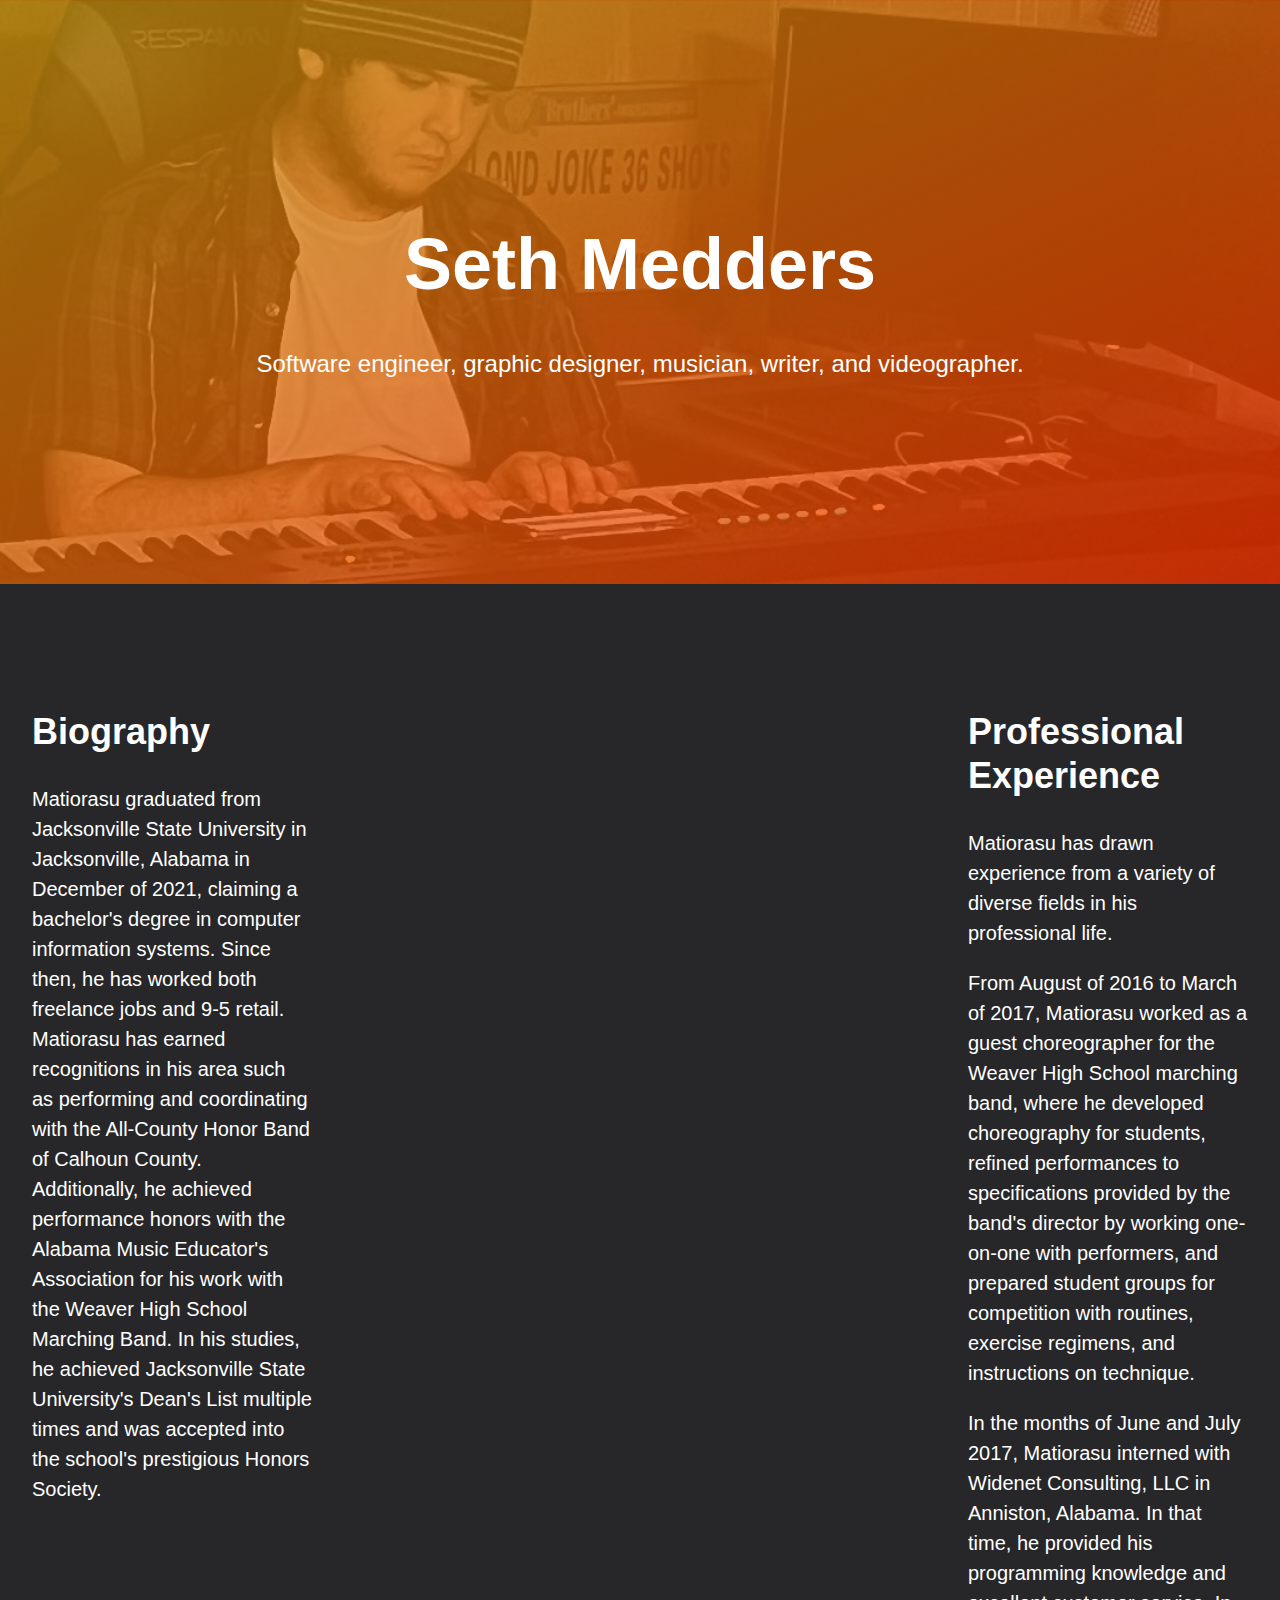
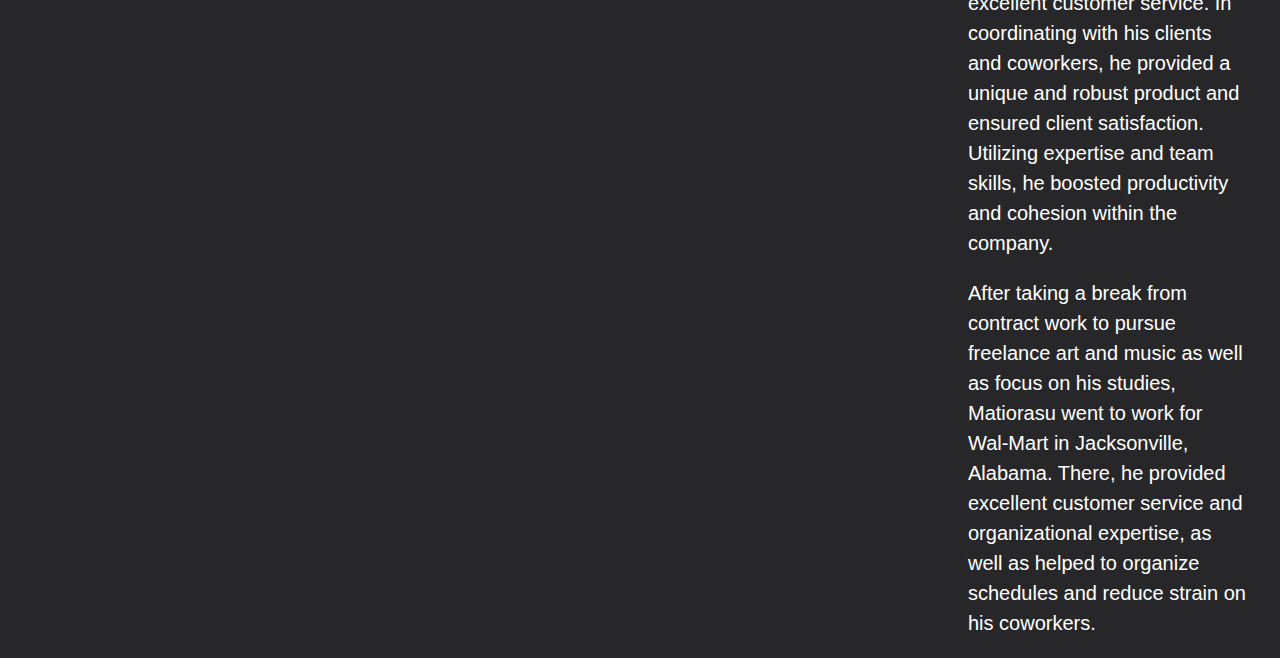
==== index.html @ 83487ef5 "Add files via upload" ====
<!DOCTYPE html>
<html lang ="en">
<head>
    <meta charset="UTF-8">
    <meta name="viewport" content="width=dvice-width,
    initial-scale=1.0">
    <meta http-equiv="X-UA-Compatible" content="ie=edge">
    <title> Matiorasu</title>
    <link rel="stylesheet" href="normalize.css">
    <link rel="stylesheet" href="style.css">
    
</head>


<body>

    <header class="titleHeader">
        <h1>Seth Medders</h1>
        <p class="intro">Software engineer, graphic designer, musician, writer, and videographer.</p>
    </header>

    <main>
        <section id="Bio">
            <h2>Biography</h2>
            <p>Matiorasu graduated from Jacksonville State University in Jacksonville, Alabama in December of 2021, claiming a bachelor's degree in computer information systems. Since then, he has worked both freelance jobs and 9-5 retail. Matiorasu has earned recognitions in his area such as performing and coordinating with the All-County Honor Band of Calhoun County. Additionally, he achieved performance honors with the Alabama Music Educator's Association for his work with the Weaver High School Marching Band. In his studies, he achieved Jacksonville State University's Dean's List multiple times and was accepted into the school's prestigious Honors Society.</p>
        </section>

        <section id="portfolio">
            
        </section>
    
        <section id="Experience">
            <h2>Professional Experience</h2>
            <p>Matiorasu has drawn experience from a variety of diverse fields in his professional life.</p>
            <p>From August of 2016 to March of 2017, Matiorasu worked as a guest choreographer for the Weaver High School marching band, where he developed choreography for students, refined performances to specifications provided by the band's director by working one-on-one with performers, and prepared student groups for competition with routines, exercise regimens, and instructions on technique. </p>
            <p>In the months of June and July 2017, Matiorasu interned with Widenet Consulting, LLC in Anniston, Alabama. In that time, he provided his programming knowledge and excellent customer service. In coordinating with his clients and coworkers, he provided a unique and robust product and ensured client satisfaction. Utilizing expertise and team skills, he boosted productivity and cohesion within the company.</p>
            <p>After taking a break from contract work to pursue freelance art and music as well as focus on his studies, Matiorasu went to work for Wal-Mart in Jacksonville, Alabama. There, he provided excellent customer service and organizational expertise, as well as helped to organize schedules and reduce strain on his coworkers.</p>
        </section>
    </main>

</body>
</html>
---- style.css ----
*, *::before, *::After {
    box-sizing: content-box;
}

body{
    background-color:#27272a;
    color:white;
    font-size: 1.25rem;
    font-family:sans-serif;
    line-height:1.5;
}

h1{
    font-size: 3rem;
    line-height: 3rem;
}

h2{
    font-size: 2rem;
    line-height: 2.5rem;
}

h3{
    font-size: 1.5rem;
    line-height: 2rem;
}

@media (orientation: landscape){
    h1{
        font-size: 4.5rem;
        line-height: 4.5rem;
    }

    h2{
        font-size: 2.25rem;
        line-height: 2.75rem;
    }
}

.titleHeader{
    text-align: center;
    padding: 20vh 2rem;
    background-image: linear-gradient(to bottom right,rgba(197, 149, 15, 0.75),rgba(255, 52, 1, 0.75)),url(mati.jpg);
    background-size:cover;
    background-position:center;
}

.intro{
    font-size: 1.5rem;
    line-height: 2rem;
}

main{
    display: grid;
    gap: 3rem;
    padding: 0 2rem;
    max-width: 85rem;
    margin: auto;
    margin-top: 6rem;
}

@media (orientation: landscape){
    main{
        grid-template-columns: 1fr 2fr 1fr;
    }
}

/* .Bio{
    text-align: center;
    margin-left: 25%;
    margin-right: 25%;
    font-size: 20px;
} */

/* .Experience{
    text-align: center;
    margin-left: 25%;
    margin-right: 25%;
    font-size: 20px;
} */

/* .banner{
    width:100%;
    height: 50vh;
    background-image: linear-gradient(to bottom right,rgba(197, 149, 15, 0.75),rgba(255, 52, 1, 0.75)),url(mati.jpg);
    background-size:cover;
    background-position:center;
    text-align:center;
    padding-top:15vh 2rem;
    padding-bottom:15vh 2rem;
} */

/* .bioHeader{
    font-size: 32px;
    font-style: bold;
}

.expHeader{
    font-size: 32px;
    font-style: bold;
} */
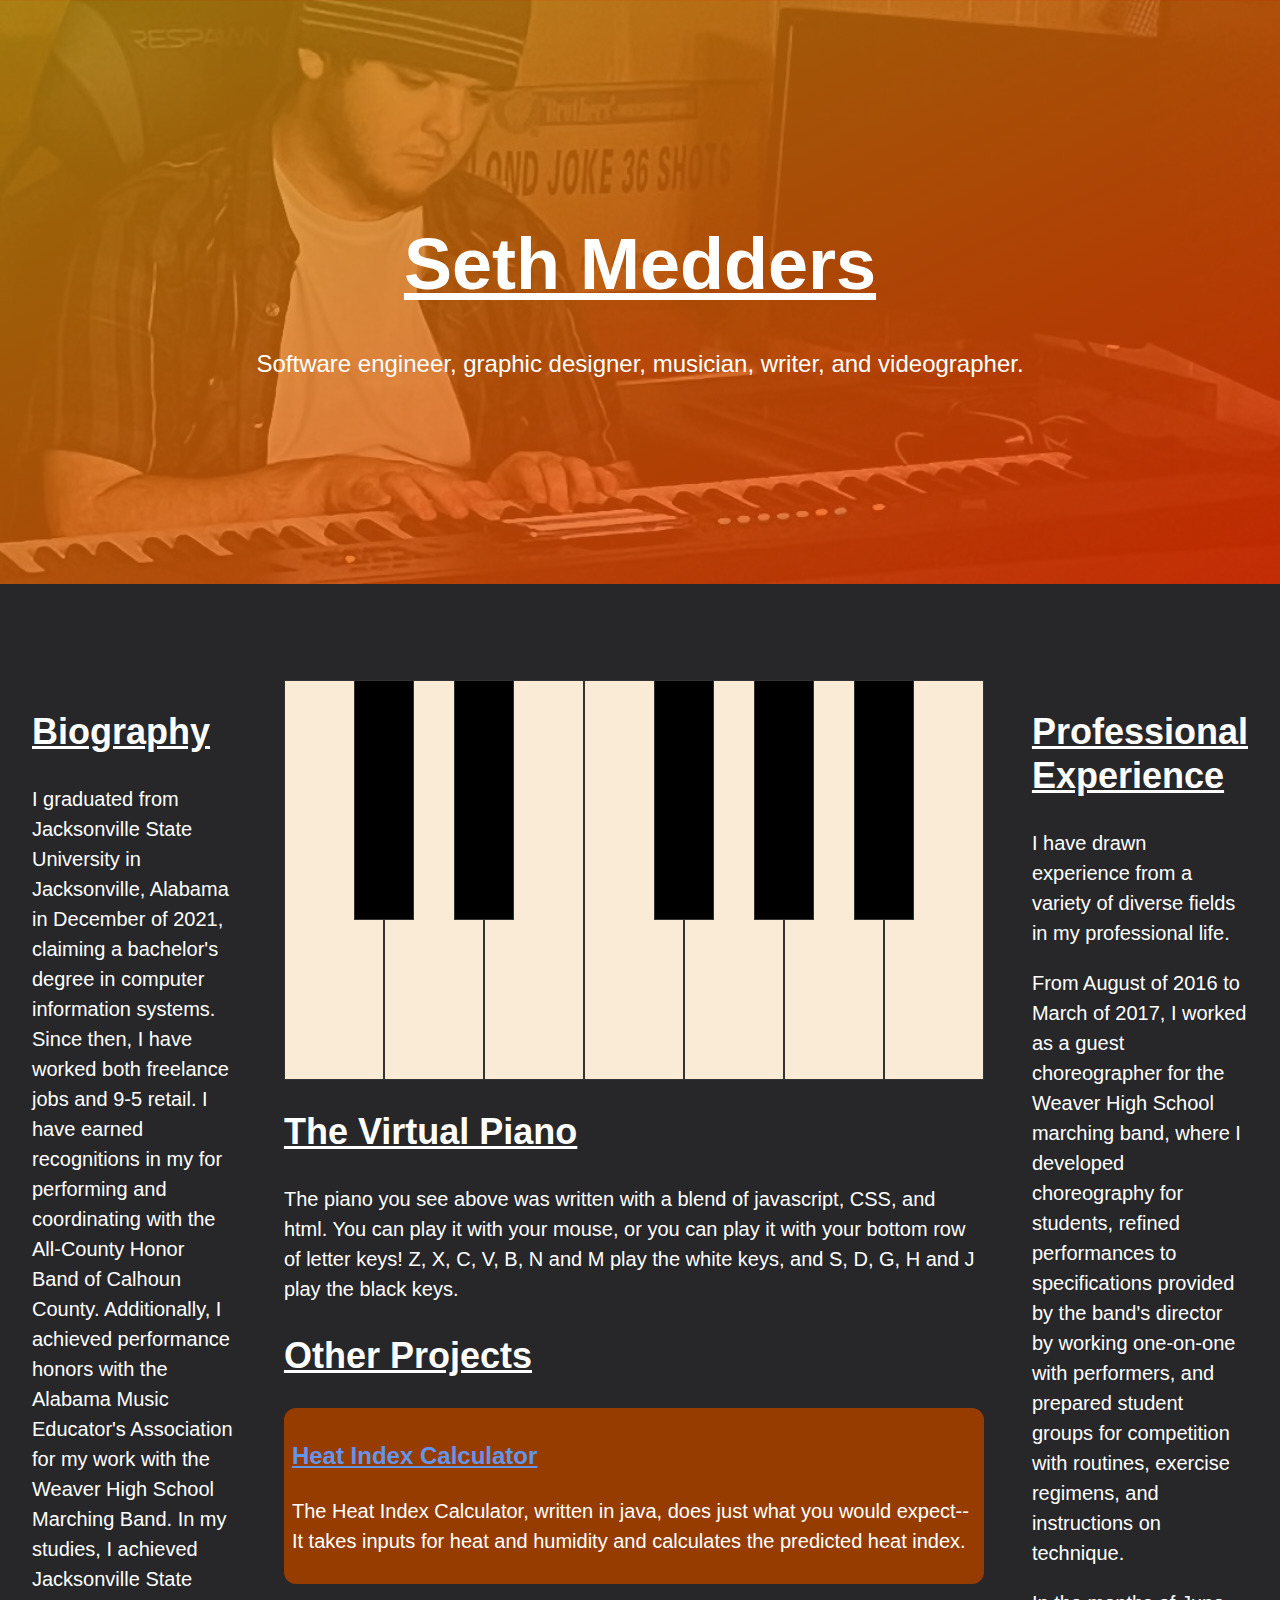
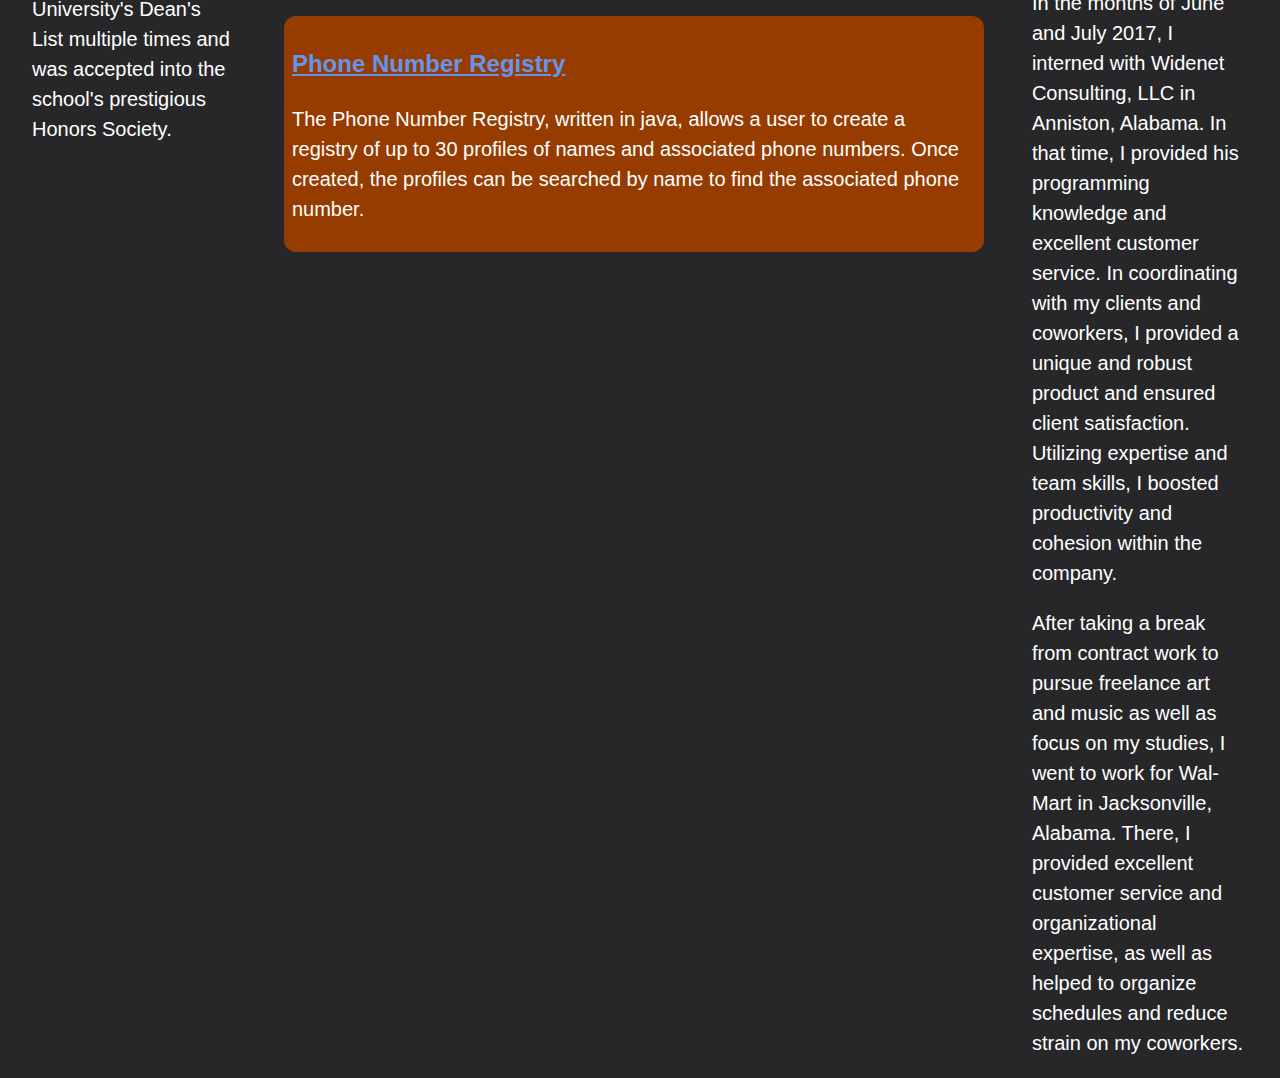
==== commit 6ee9d71f: "Update via upload" ====
--- a/index.html
+++ b/index.html
@@ -8,6 +8,9 @@
     <title> Matiorasu</title>
     <link rel="stylesheet" href="normalize.css">
     <link rel="stylesheet" href="style.css">
+    <link rel="stylesheet" href="js-piano-assets/styles.css">
+    <script src = "js-piano-assets/script.js" defer></script>
+
     
 </head>
 
@@ -22,19 +25,60 @@
     <main>
         <section id="Bio">
             <h2>Biography</h2>
-            <p>Matiorasu graduated from Jacksonville State University in Jacksonville, Alabama in December of 2021, claiming a bachelor's degree in computer information systems. Since then, he has worked both freelance jobs and 9-5 retail. Matiorasu has earned recognitions in his area such as performing and coordinating with the All-County Honor Band of Calhoun County. Additionally, he achieved performance honors with the Alabama Music Educator's Association for his work with the Weaver High School Marching Band. In his studies, he achieved Jacksonville State University's Dean's List multiple times and was accepted into the school's prestigious Honors Society.</p>
+            <p>I graduated from Jacksonville State University in Jacksonville, Alabama in December of 2021, claiming a bachelor's degree in computer information systems. Since then, I have worked both freelance jobs and 9-5 retail. I have earned recognitions in my for performing and coordinating with the All-County Honor Band of Calhoun County. Additionally, I achieved performance honors with the Alabama Music Educator's Association for my work with the Weaver High School Marching Band. In my studies, I achieved Jacksonville State University's Dean's List multiple times and was accepted into the school's prestigious Honors Society.</p>
         </section>
 
         <section id="portfolio">
+            <div class="piano">
+                <button data-note="C" class="key white"></button>
+                <button data-note="Db" class="key black"></button>
+                <button data-note="D" class="key white"></button>
+                <button data-note="Eb" class="key black"></button>
+                <button data-note="E" class="key white"></button>
+                <button data-note="F" class="key white"></button>
+                <button data-note="Gb" class="key black"></button>
+                <button data-note="G" class="key white"></button>
+                <button data-note="Ab" class="key black"></button>
+                <button data-note="A" class="key white"></button>
+                <button data-note="Bb" class="key black"></button>
+                <button data-note="B" class="key white"></button>
+            </div>
+        
+            <audio id="C" src="js-piano-assets/notes/C.mp3"></audio>
+            <audio id="Db" src="js-piano-assets/notes/Db.mp3"></audio>
+            <audio id="D" src="js-piano-assets/notes/D.mp3"></audio>
+            <audio id="Eb" src="js-piano-assets/notes/Eb.mp3"></audio>
+            <audio id="E" src="js-piano-assets/notes/E.mp3"></audio>
+            <audio id="F" src="js-piano-assets/notes/F.mp3"></audio>
+            <audio id="Gb" src="js-piano-assets/notes/Gb.mp3"></audio>
+            <audio id="G" src="js-piano-assets/notes/G.mp3"></audio>
+            <audio id="Ab" src="js-piano-assets/notes/Ab.mp3"></audio>
+            <audio id="A" src="js-piano-assets/notes/A.mp3"></audio>
+            <audio id="Bb" src="js-piano-assets/notes/Bb.mp3"></audio>
+            <audio id="B" src="js-piano-assets/notes/B.mp3"></audio>
+
+            <h2> The Virtual Piano</h2>
+            <p>The piano you see above was written with a blend of javascript, CSS, and html. You can play it with your mouse, or you can play it with your bottom row of letter keys! Z, X, C, V, B, N and M play the white keys, and S, D, G, H and J play the black keys.</p>
             
+            <h2> Other Projects</h2>
+            <div class="indexCalculator">
+                <a class="indexCalcLink"href="https://github.com/Matiorasu/Heat-Index-Calculator"><h3>Heat Index Calculator</h3></a>
+                <p>The Heat Index Calculator, written in java, does just what you would expect-- It takes inputs for heat and humidity and calculates the predicted heat index.</p>
+            </div>
+
+            <div class="phoneRegistry">
+                <a class="phoneRegLink" href="https://github.com/Matiorasu/PhoneNumbers"><h3>Phone Number Registry</h3></a>
+                <p>The Phone Number Registry, written in java, allows a user to create a registry of up to 30 profiles of names and associated phone numbers. Once created, the profiles can be searched by name to find the associated phone number.</p>
+            </div>
+
         </section>
     
         <section id="Experience">
             <h2>Professional Experience</h2>
-            <p>Matiorasu has drawn experience from a variety of diverse fields in his professional life.</p>
-            <p>From August of 2016 to March of 2017, Matiorasu worked as a guest choreographer for the Weaver High School marching band, where he developed choreography for students, refined performances to specifications provided by the band's director by working one-on-one with performers, and prepared student groups for competition with routines, exercise regimens, and instructions on technique. </p>
-            <p>In the months of June and July 2017, Matiorasu interned with Widenet Consulting, LLC in Anniston, Alabama. In that time, he provided his programming knowledge and excellent customer service. In coordinating with his clients and coworkers, he provided a unique and robust product and ensured client satisfaction. Utilizing expertise and team skills, he boosted productivity and cohesion within the company.</p>
-            <p>After taking a break from contract work to pursue freelance art and music as well as focus on his studies, Matiorasu went to work for Wal-Mart in Jacksonville, Alabama. There, he provided excellent customer service and organizational expertise, as well as helped to organize schedules and reduce strain on his coworkers.</p>
+            <p>I have drawn experience from a variety of diverse fields in my professional life.</p>
+            <p>From August of 2016 to March of 2017, I worked as a guest choreographer for the Weaver High School marching band, where I developed choreography for students, refined performances to specifications provided by the band's director by working one-on-one with performers, and prepared student groups for competition with routines, exercise regimens, and instructions on technique. </p>
+            <p>In the months of June and July 2017, I interned with Widenet Consulting, LLC in Anniston, Alabama. In that time, I provided his programming knowledge and excellent customer service. In coordinating with my clients and coworkers, I provided a unique and robust product and ensured client satisfaction. Utilizing expertise and team skills, I boosted productivity and cohesion within the company.</p>
+            <p>After taking a break from contract work to pursue freelance art and music as well as focus on my studies, I went to work for Wal-Mart in Jacksonville, Alabama. There, I provided excellent customer service and organizational expertise, as well as helped to organize schedules and reduce strain on my coworkers.</p>
         </section>
     </main>
 
--- a/style.css
+++ b/style.css
@@ -10,14 +10,38 @@
     line-height:1.5;
 }
 
+.indexCalculator{
+    padding: 8px;
+    border-radius: 12px;
+    background-color: #973c00;
+    margin-bottom: 2rem;
+}
+
+.phoneRegistry{
+    padding: 8px;
+    border-radius: 12px;
+    background-color: #973c00;
+    margin-bottom: 2rem;
+}
+
+.indexCalcLink{
+    color:cornflowerblue;
+}
+
+.phoneRegLink{
+    color:cornflowerblue
+}
+
 h1{
     font-size: 3rem;
     line-height: 3rem;
+    text-decoration: underline;
 }
 
 h2{
     font-size: 2rem;
     line-height: 2.5rem;
+    text-decoration: underline;
 }
 
 h3{
--- a/js-piano-assets/styles.css
+++ b/js-piano-assets/styles.css
@@ -0,0 +1,36 @@
+*, *::before, *::After {
+    box-sizing: border-box;
+}
+
+.piano {
+    display: flex;
+}
+
+.key {
+    height: calc(var(--width) * 4);
+    width: var(--width);
+}
+
+.white {
+    --width: 100px;
+    background-color:antiquewhite;
+    border: 1px solid #333
+}
+
+.white.active {
+    background-color:darkgray
+}
+
+.black {
+    --width: 60px;
+    background-color:black;
+    margin-left: calc(var(--width) / -2);
+    margin-right: calc(var(--width) / -2);
+    z-index: 2;
+    border: 1px solid #333
+
+}
+
+.black.active {
+    background-color:#333
+}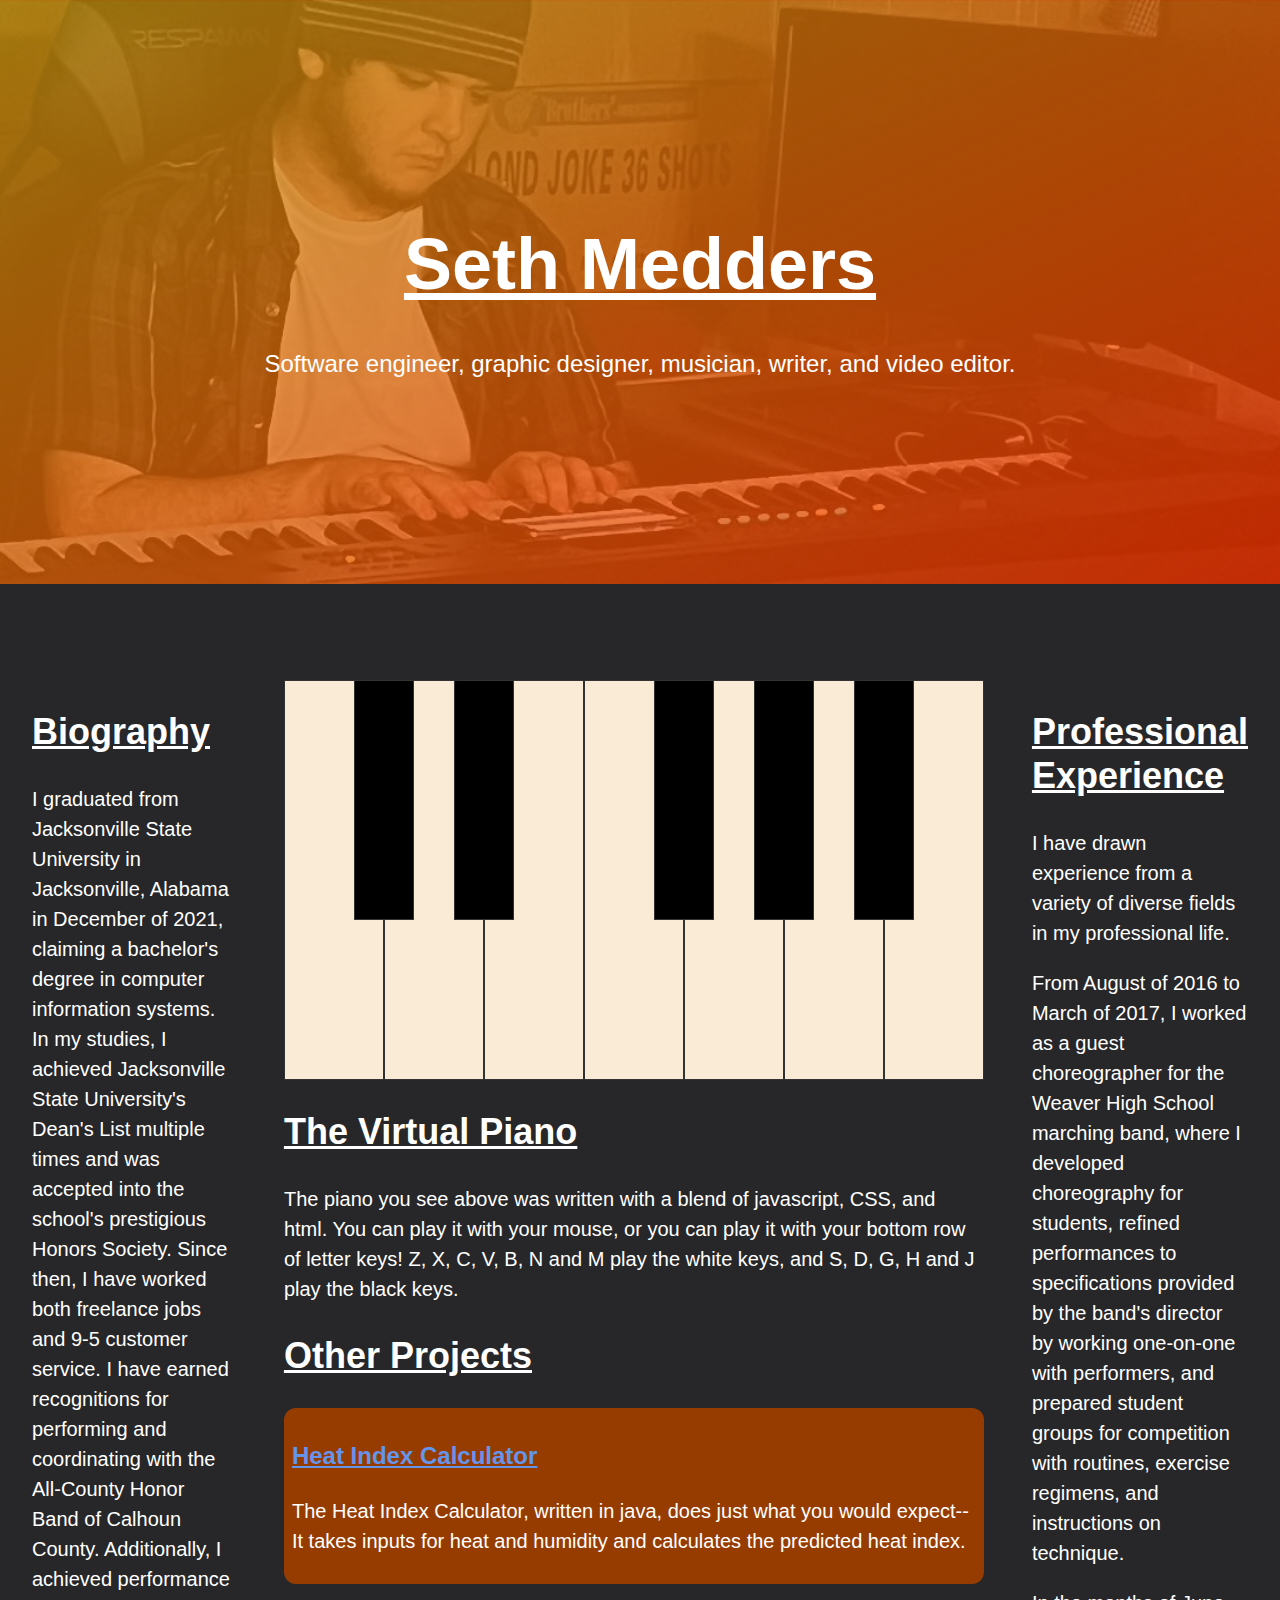
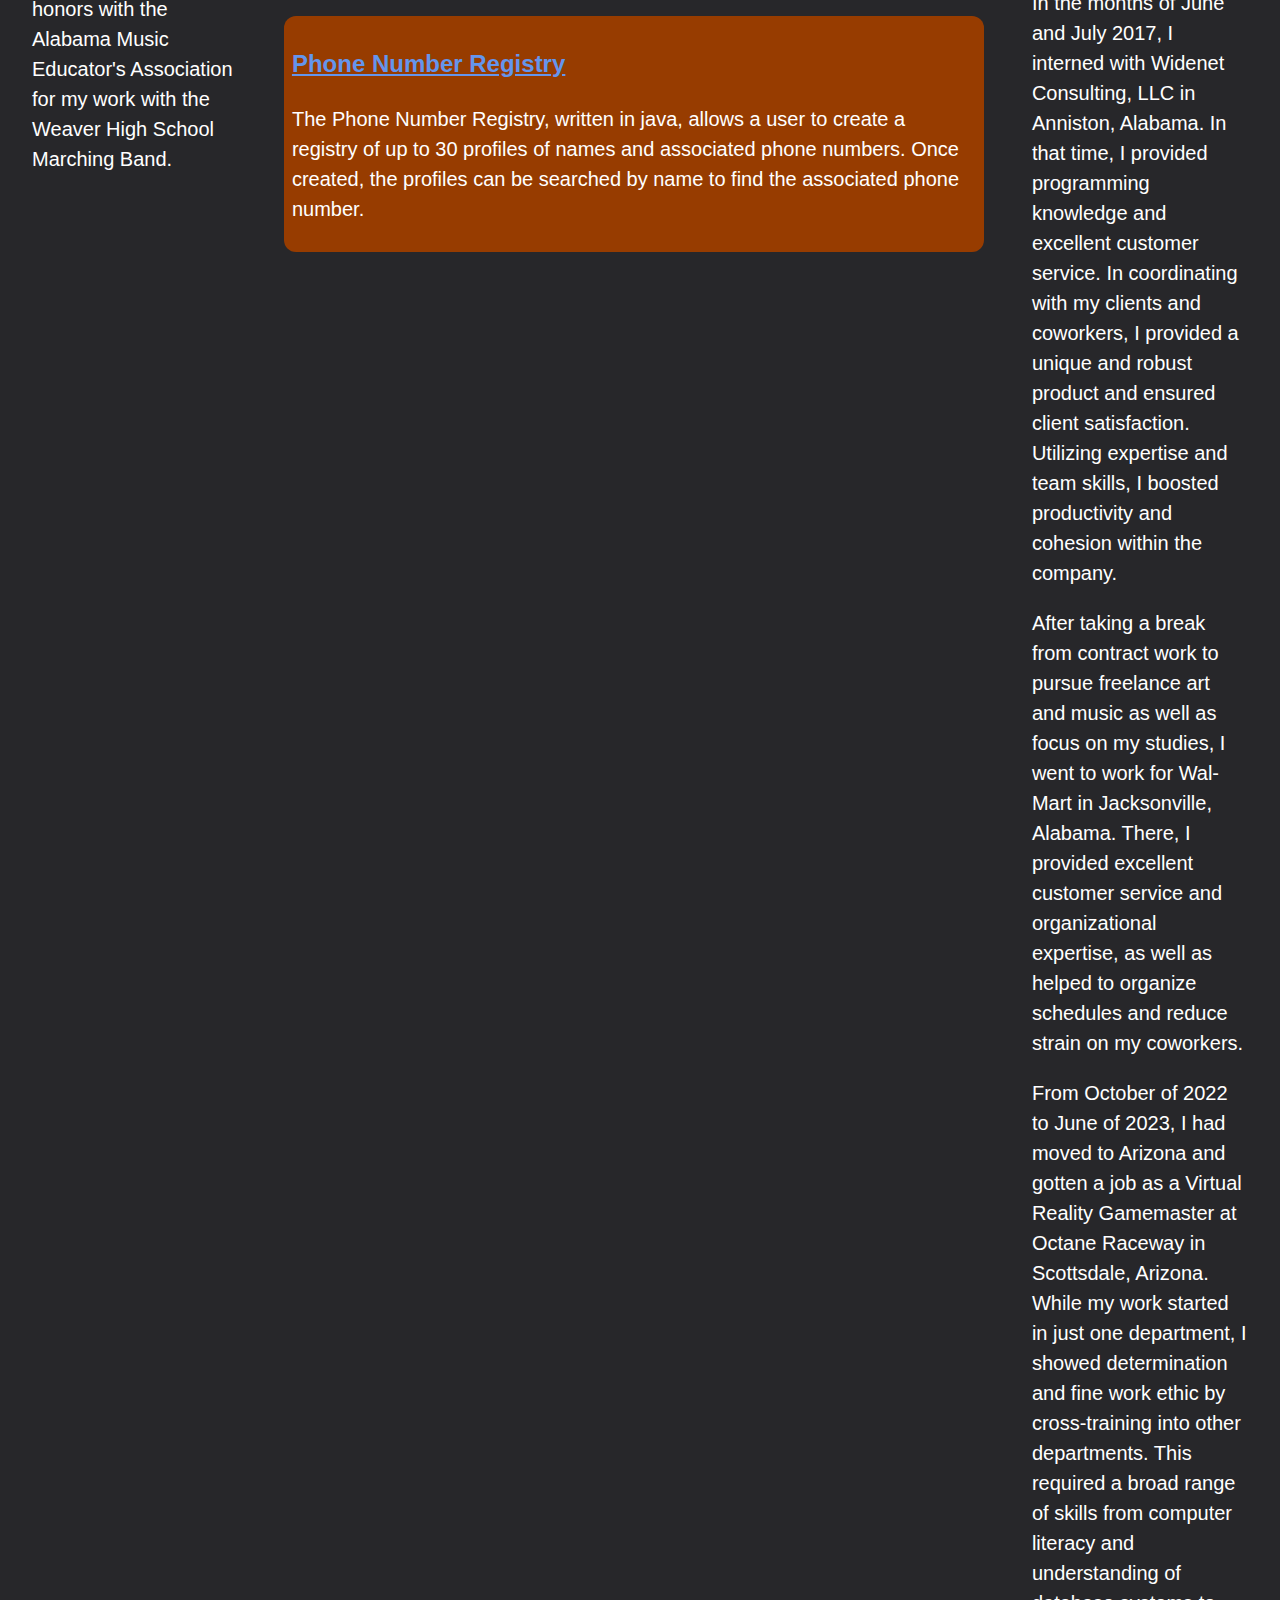
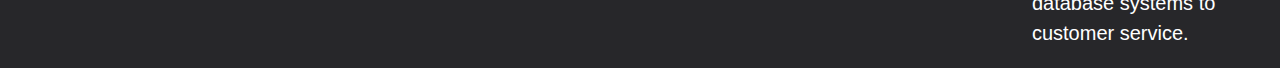
==== commit 080a2a09: "Update 1.1" ====
--- a/index.html
+++ b/index.html
@@ -19,13 +19,14 @@
 
     <header class="titleHeader">
         <h1>Seth Medders</h1>
-        <p class="intro">Software engineer, graphic designer, musician, writer, and videographer.</p>
+        <p class="intro">Software engineer, graphic designer, musician, writer, and video editor.</p>
     </header>
 
     <main>
         <section id="Bio">
             <h2>Biography</h2>
-            <p>I graduated from Jacksonville State University in Jacksonville, Alabama in December of 2021, claiming a bachelor's degree in computer information systems. Since then, I have worked both freelance jobs and 9-5 retail. I have earned recognitions in my for performing and coordinating with the All-County Honor Band of Calhoun County. Additionally, I achieved performance honors with the Alabama Music Educator's Association for my work with the Weaver High School Marching Band. In my studies, I achieved Jacksonville State University's Dean's List multiple times and was accepted into the school's prestigious Honors Society.</p>
+            <p>I graduated from Jacksonville State University in Jacksonville, Alabama in December of 2021, claiming a bachelor's degree in computer information systems.  In my studies, I achieved Jacksonville State University's Dean's List multiple times and was accepted into the school's prestigious Honors Society. Since then, I have worked both freelance jobs and 9-5 customer service. I have earned recognitions for performing and coordinating with the All-County Honor Band of Calhoun County. Additionally, I achieved performance honors with the Alabama Music Educator's Association for my work with the Weaver High School Marching Band.</p>
+            
         </section>
 
         <section id="portfolio">
@@ -77,8 +78,9 @@
             <h2>Professional Experience</h2>
             <p>I have drawn experience from a variety of diverse fields in my professional life.</p>
             <p>From August of 2016 to March of 2017, I worked as a guest choreographer for the Weaver High School marching band, where I developed choreography for students, refined performances to specifications provided by the band's director by working one-on-one with performers, and prepared student groups for competition with routines, exercise regimens, and instructions on technique. </p>
-            <p>In the months of June and July 2017, I interned with Widenet Consulting, LLC in Anniston, Alabama. In that time, I provided his programming knowledge and excellent customer service. In coordinating with my clients and coworkers, I provided a unique and robust product and ensured client satisfaction. Utilizing expertise and team skills, I boosted productivity and cohesion within the company.</p>
+            <p>In the months of June and July 2017, I interned with Widenet Consulting, LLC in Anniston, Alabama. In that time, I provided programming knowledge and excellent customer service. In coordinating with my clients and coworkers, I provided a unique and robust product and ensured client satisfaction. Utilizing expertise and team skills, I boosted productivity and cohesion within the company.</p>
             <p>After taking a break from contract work to pursue freelance art and music as well as focus on my studies, I went to work for Wal-Mart in Jacksonville, Alabama. There, I provided excellent customer service and organizational expertise, as well as helped to organize schedules and reduce strain on my coworkers.</p>
+            <p>From October of 2022 to June of 2023, I had moved to Arizona and gotten a job as a Virtual Reality Gamemaster at Octane Raceway in Scottsdale, Arizona. While my work started in just one department, I showed determination and fine work ethic by cross-training into other departments. This required a broad range of skills from computer literacy and understanding of database systems to customer service.</p>
         </section>
     </main>
 
